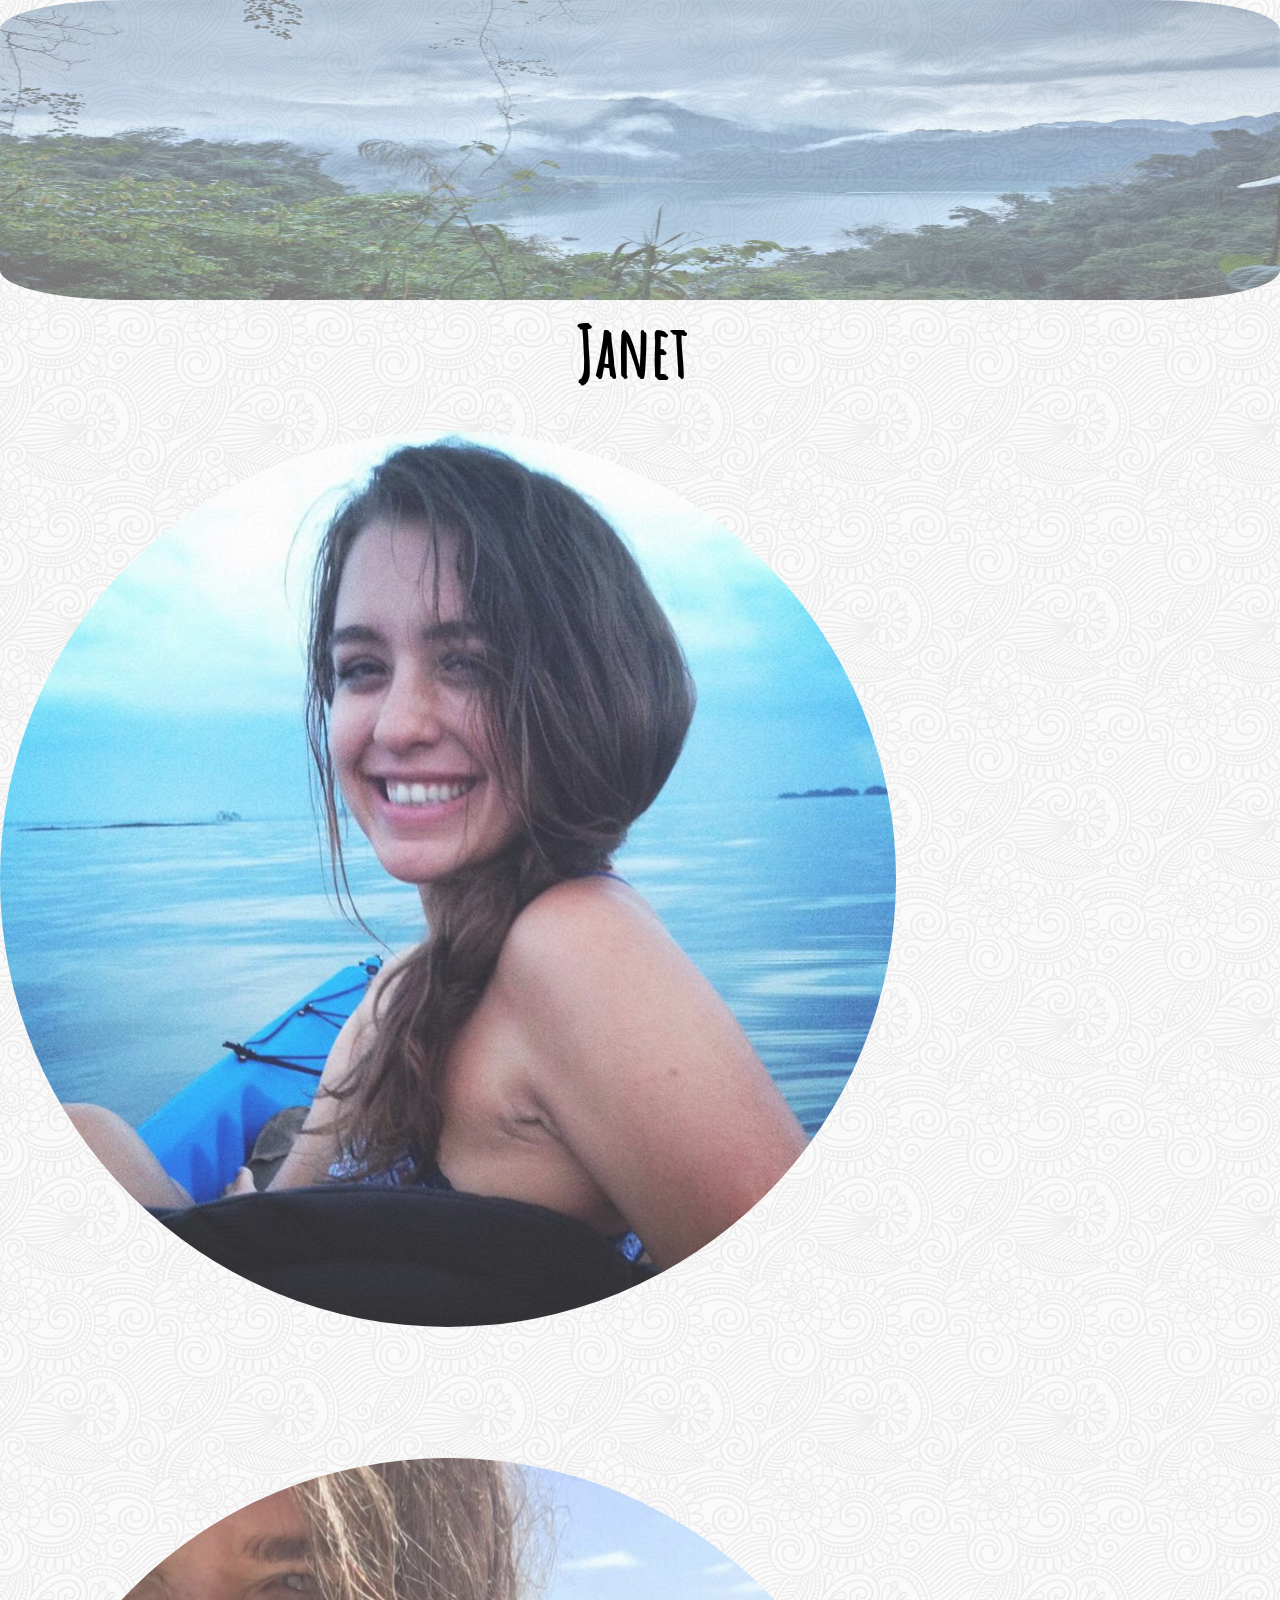
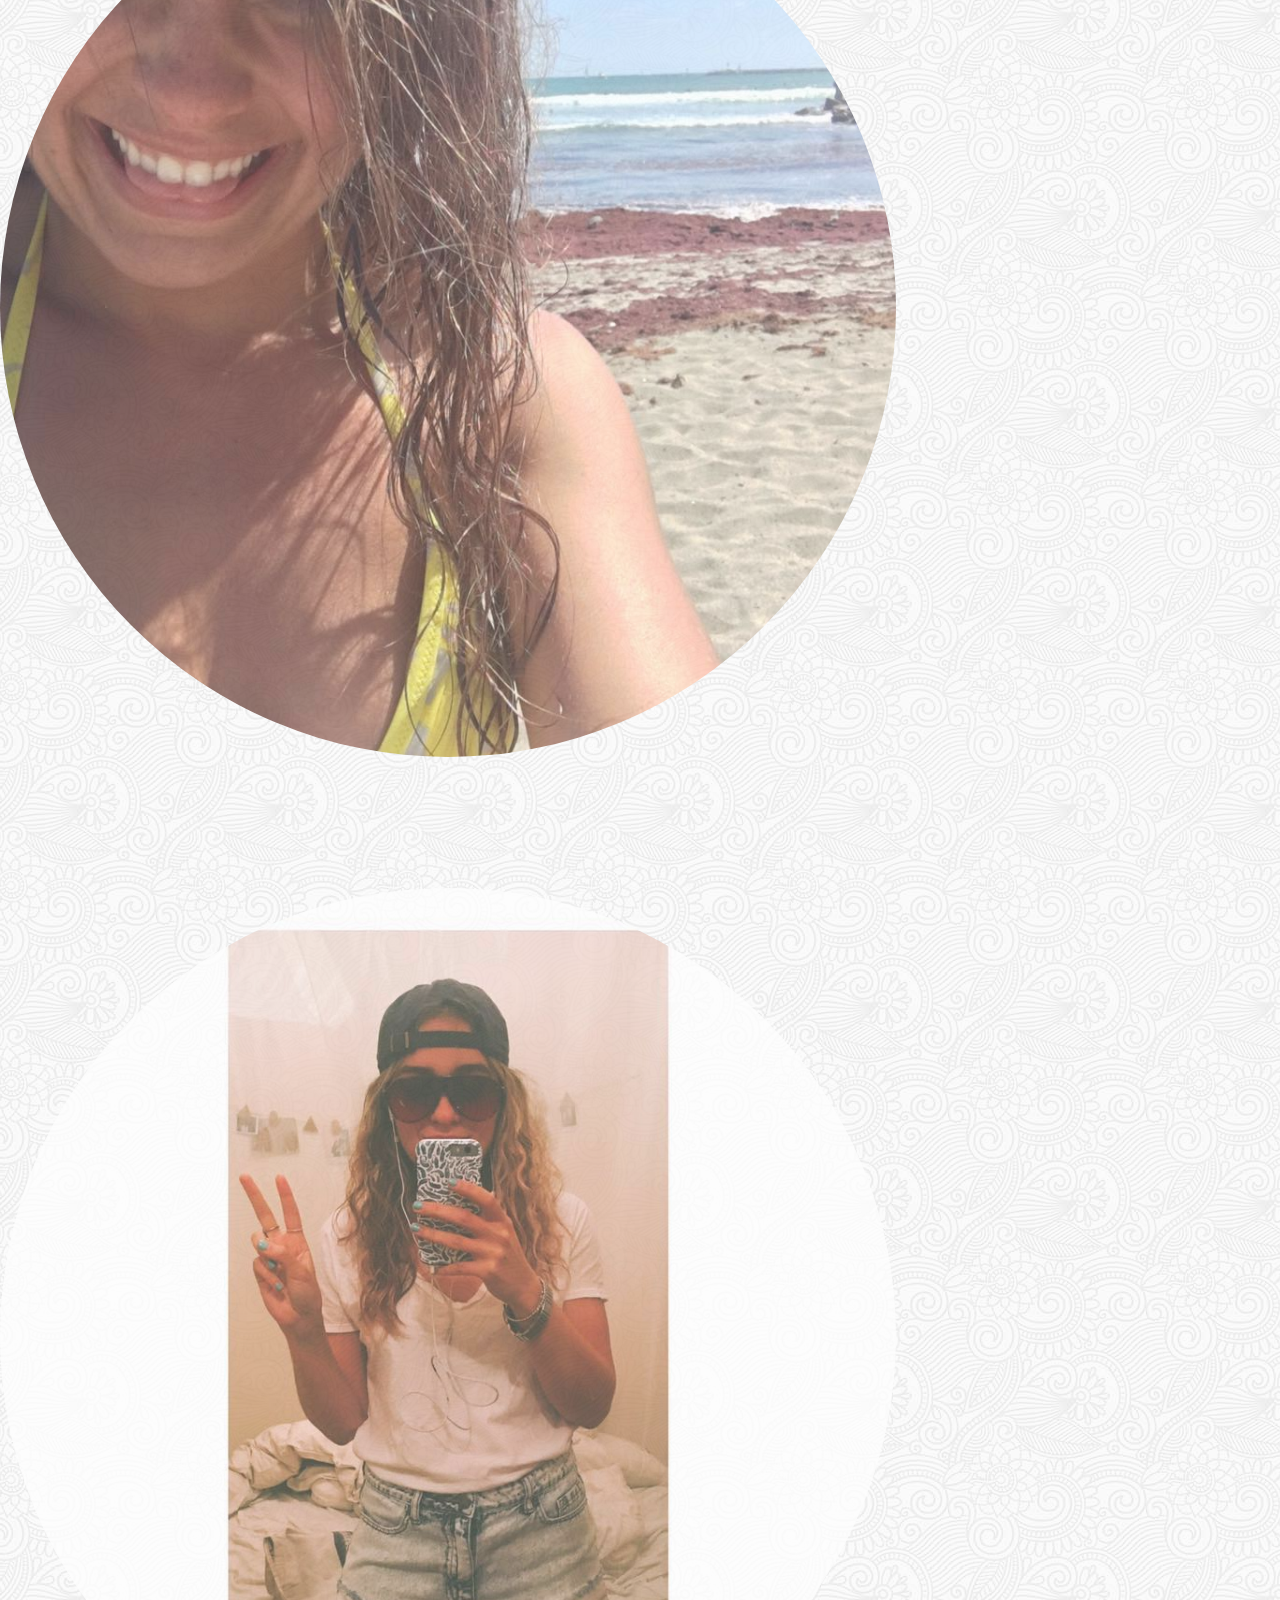
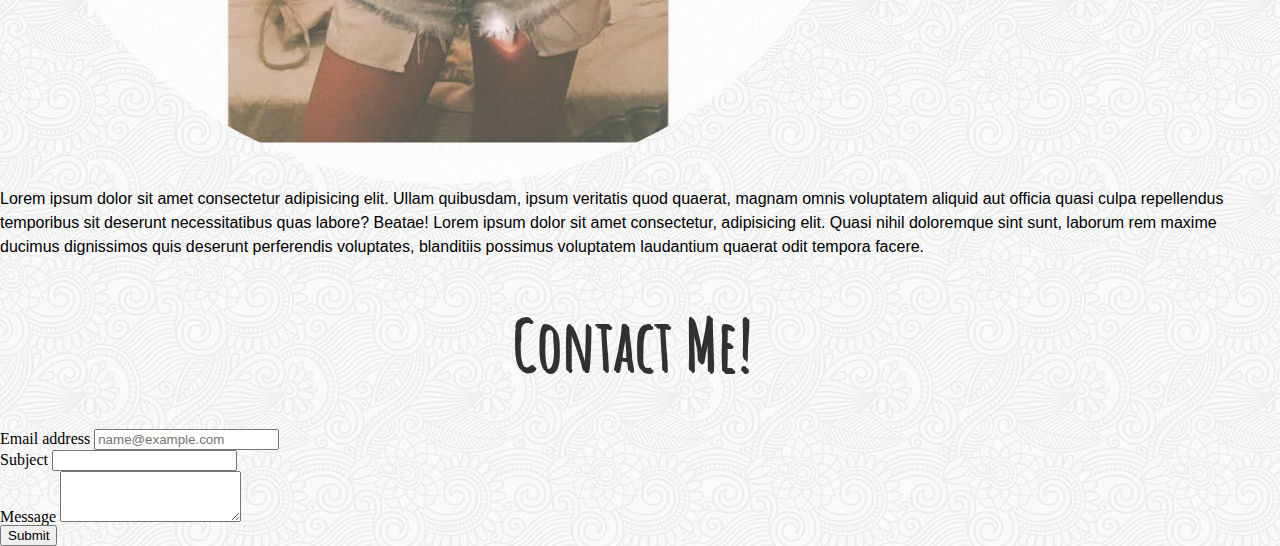
==== index.html @ 03b20de3 "first setup" ====
<!DOCTYPE html>
<html lang="en">

<head>
    <meta charset="UTF-8">
    <meta name="viewport" content="width=device-width, initial-scale=1.0">
    <meta http-equiv="X-UA-Compatible" content="ie=edge">
    <title>Document</title>
    <link rel="stylesheet" href="assets/css/reset.css">
    <link rel="stylesheet" href="https://stackpath.bootstrapcdn.com/bootstrap/4.1.1/css/bootstrap.min.css" integrity="sha384-WskhaSGFgHYWDcbwN70/dfYBj47jz9qbsMId/iRN3ewGhXQFZCSftd1LZCfmhktB"
        crossorigin="anonymous">
    <link href="https://fonts.googleapis.com/css?family=Amatic+SC" rel="stylesheet">
    <link rel="stylesheet" href="assets/css/style.css">
</head>

<body>
    <div class="content container">
        <div class="row">

            <div class="col-lg-12">

                <h1 class="top">Janet</h1>

                <img src="assets/images/banner.jpg" class="img-fluid banner" alt="Responsive image">
            </div>
        </div>
     </div>
     <div class = "row">
         <div class = "col-lg-2"></div>
         <div class = "col-lg-3">
                <img src="assets/images/janet_1.jpg" class="img-fluid janet" alt="Responsive image">
         </div>
         <div class = "col-lg-3">
                <img src="assets/images/janet_2.jpg" class="img-fluid janet" id = "hide" alt="Responsive image">
         </div>
         <div class = "col-lg-3">
                <img src="assets/images/janet_3.jpg" class="img-fluid janet" id = "hide" alt="Responsive image">
         </div>
     </div>
     <div class = "row">
         <div class = "col-lg-2"></div>
         <div class = "col-lg-8">
             <p>Lorem ipsum dolor sit amet consectetur adipisicing elit. Ullam quibusdam, ipsum veritatis quod quaerat, magnam omnis voluptatem aliquid aut officia quasi culpa repellendus temporibus sit deserunt necessitatibus quas labore? Beatae!  Lorem ipsum dolor sit amet consectetur, adipisicing elit. Quasi nihil doloremque sint sunt, laborum rem maxime ducimus dignissimos quis deserunt perferendis voluptates, blanditiis possimus voluptatem laudantium quaerat odit tempora facere.  </p>
         </div>
         <div class = "col-lg-2"></div>
     </div>
     <div class = "row">
         <div class = "col-lg-2"></div>
         <div class = "col-lg-8">
             <h1 class = "contact">Contact Me!</h1>
                <form class = "contactForm">
                        <div class="form-group">
                          <label for="exampleFormControlInput1">Email address</label>
                          <input type="email" class="form-control" id="exampleFormControlInput1" placeholder="name@example.com">
                        </div>
                        <div class="form-group">
                                <label for="exampleFormControlInput1">Subject</label>
                                <input class="form-control" id="exampleFormControlInput1" placeholder="">
                              </div>
                        
                       
                        <div class="form-group">
                          <label for="exampleFormControlTextarea1">Message</label>
                          <textarea class="form-control" id="exampleFormControlTextarea1" rows="3"></textarea>
                        </div>
                        <button type="button" class="btn btn-outline-secondary">Submit</button>
                      </form>
                      
         </div>
     </div>




    </div>
    <script src="https://code.jquery.com/jquery-3.3.1.slim.min.js" integrity="sha384-q8i/X+965DzO0rT7abK41JStQIAqVgRVzpbzo5smXKp4YfRvH+8abtTE1Pi6jizo"
        crossorigin="anonymous"></script>
    <script src="https://cdnjs.cloudflare.com/ajax/libs/popper.js/1.14.3/umd/popper.min.js" integrity="sha384-ZMP7rVo3mIykV+2+9J3UJ46jBk0WLaUAdn689aCwoqbBJiSnjAK/l8WvCWPIPm49"
        crossorigin="anonymous"></script>
    <script src="https://stackpath.bootstrapcdn.com/bootstrap/4.1.1/js/bootstrap.min.js" integrity="sha384-smHYKdLADwkXOn1EmN1qk/HfnUcbVRZyYmZ4qpPea6sjB/pTJ0euyQp0Mk8ck+5T"
        crossorigin="anonymous"></script>
</body>

</html>
---- assets/css/style.css ----
body {background-image: url("../images/symphony.png");
    }
.banner{width:100%;
        height:300px;
        position:relative;
        opacity:0.5;
        border-radius:10%;
      }
.top {position:absolute;
        left:45%;
        top:35%;}

h1{     font-family: 'Amatic SC', cursive;
        text-shadow: 2px 2px;
        font-weight: bold;
        font-size:70px;}
.janet{
    border-radius: 50%;
    width:70%;
    height:70%;
    margin-top:10%;
    opacity:0.8;
}
.janet:hover {width:100%;

}
p {
    font-family: 'Open Sans Condensed', sans-serif;
    line-height: 1.5;
}

.contact{
    margin-top: 50px;
    margin-left: 40%;
    opacity:0.8;
}
.contactForm{
    margin-top:50px;
}


@media only screen and (max-width: 680px){
    .top{left:35%;}
    .janet{margin-left:15%;}
    #hide{display:none;}
    p{margin-left:15%;
    margin-right:10%;}
    .contact{
        margin-left:20%;
    }
    .contactForm{margin-left:15%;
                margin-right:10%;
                padding-bottom:20%;}

}
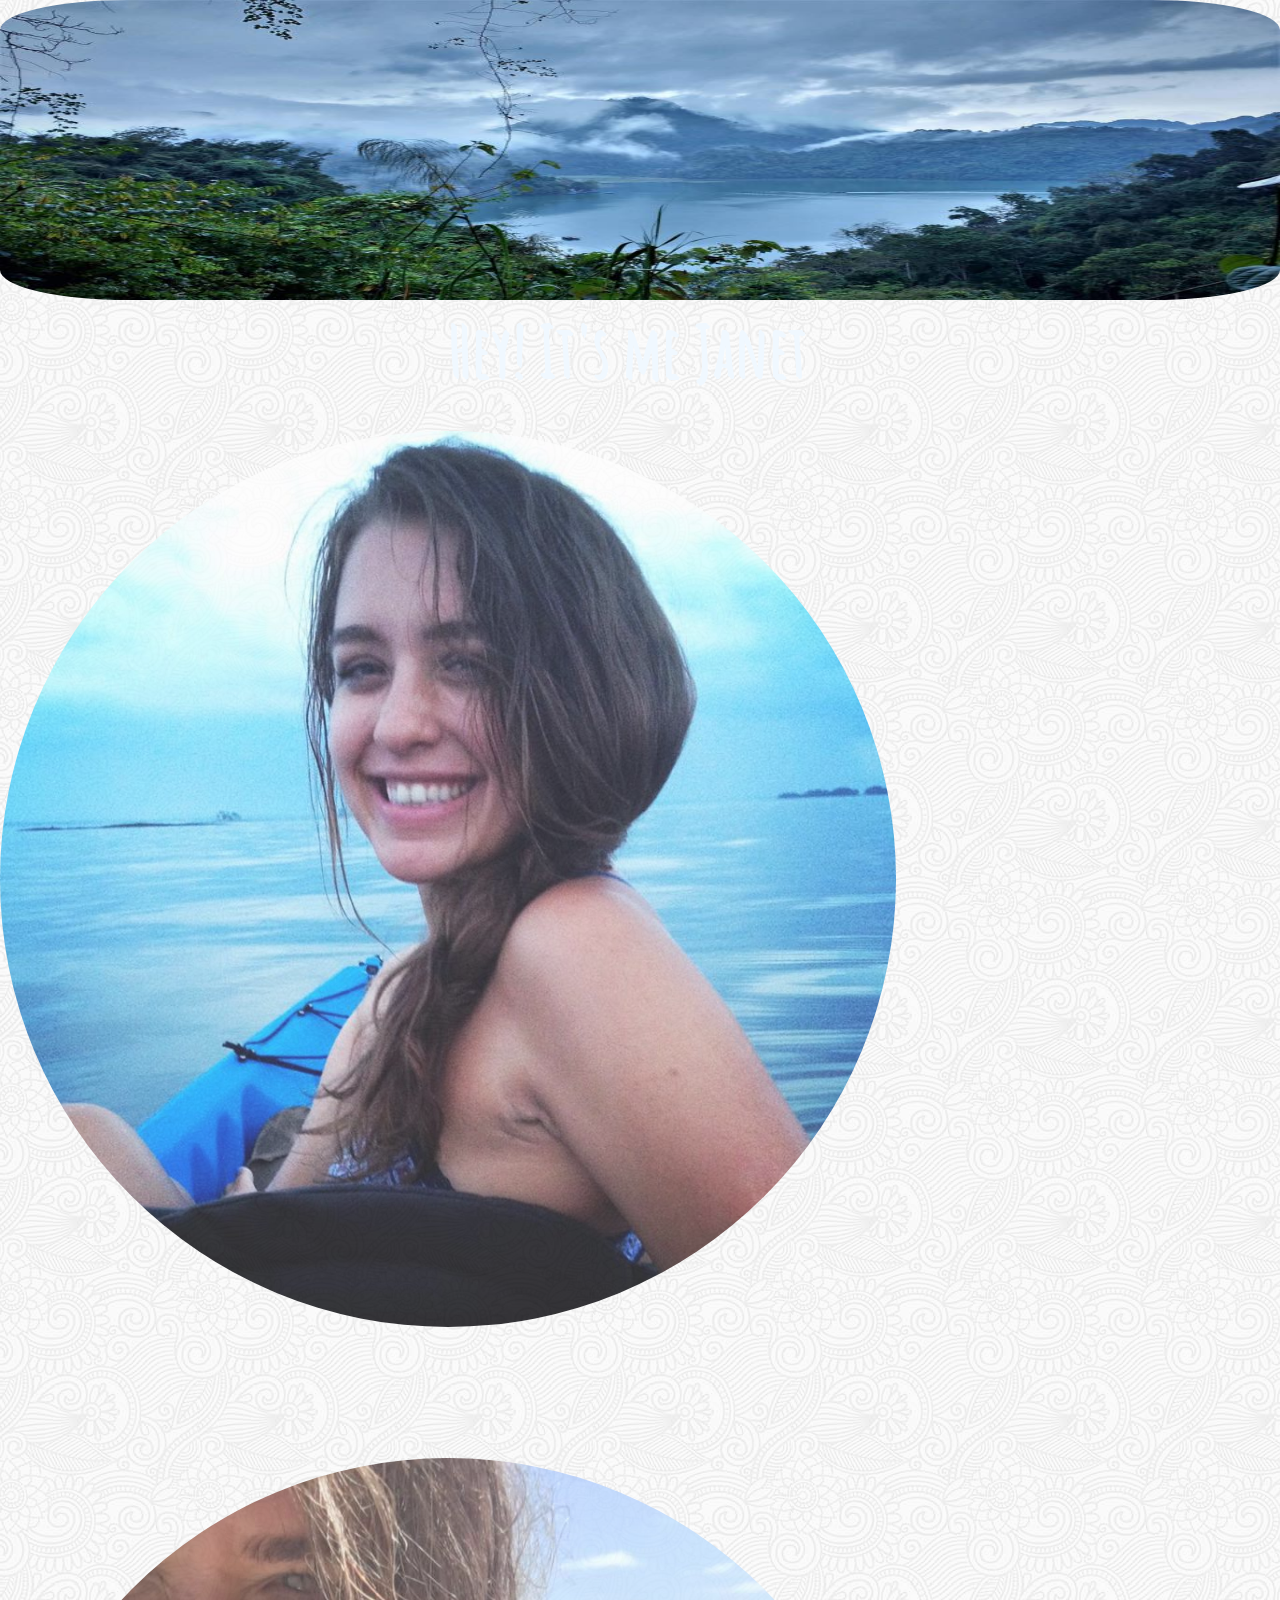
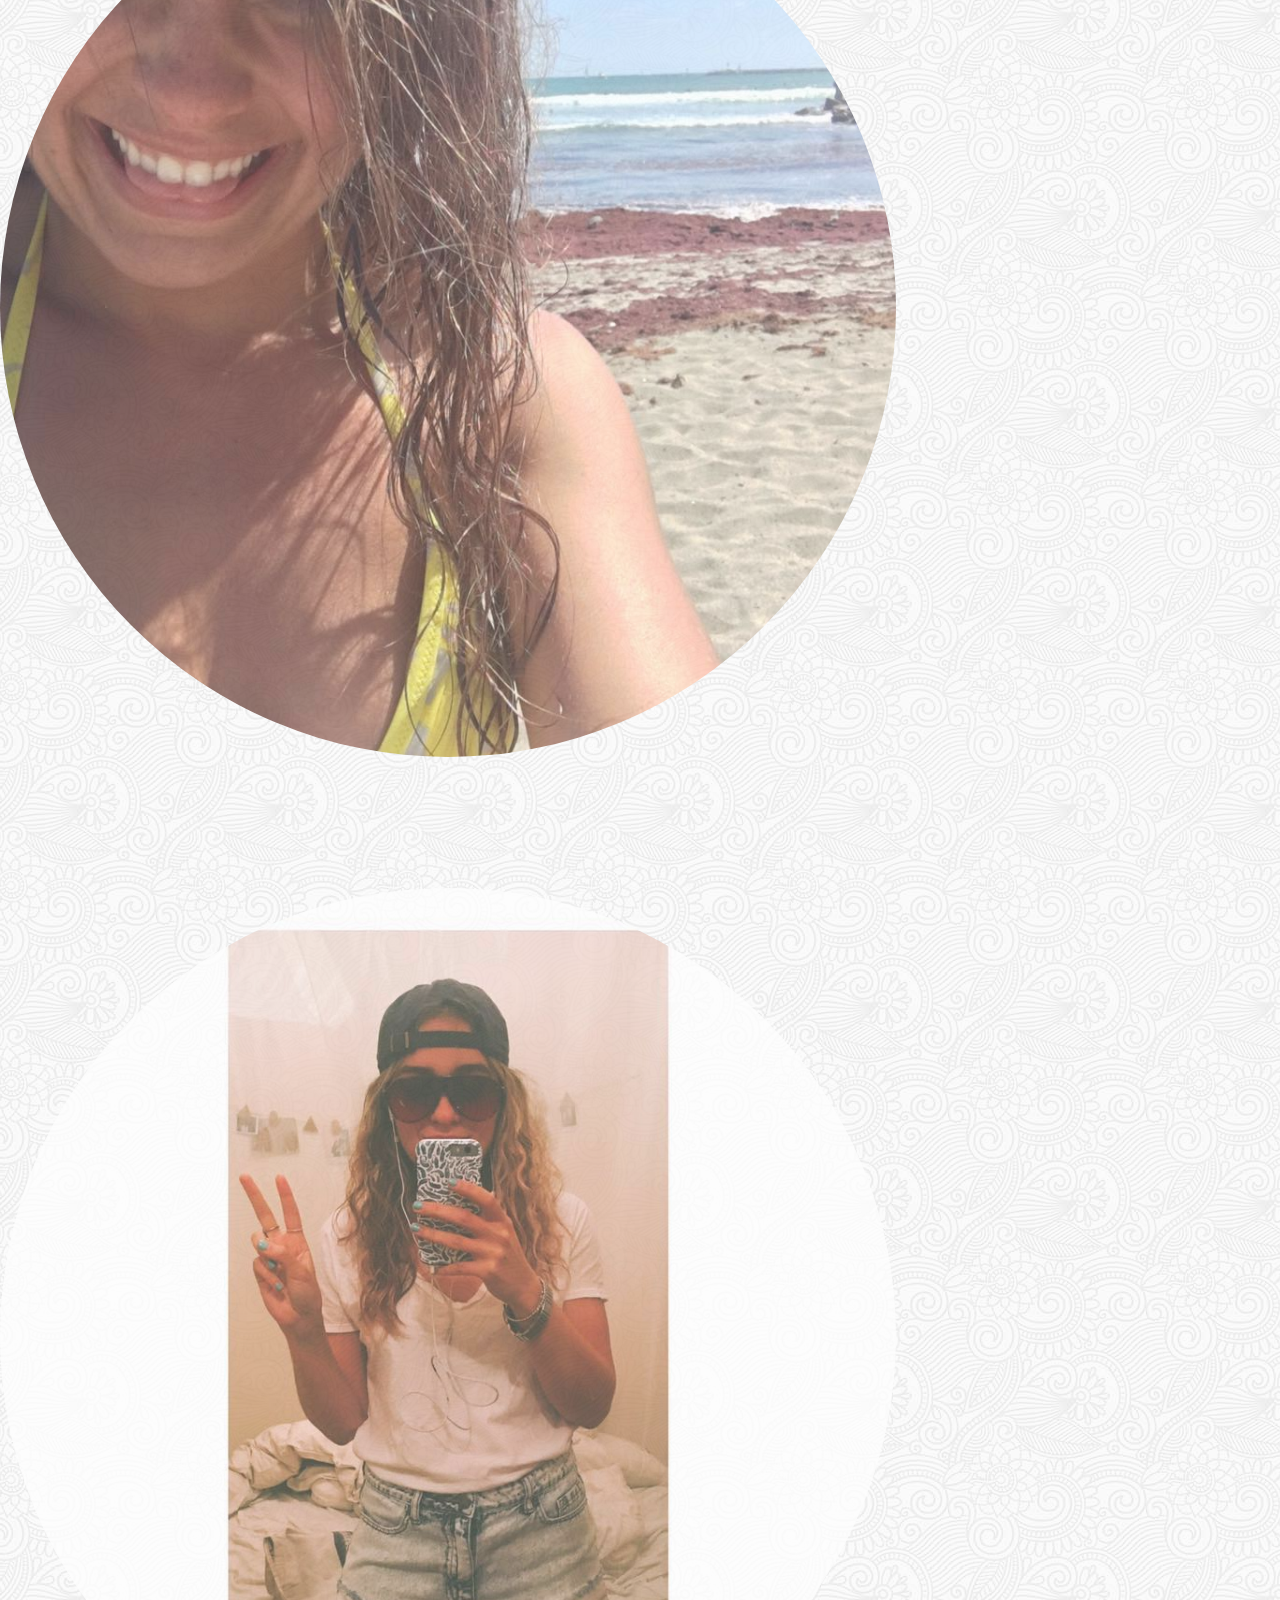
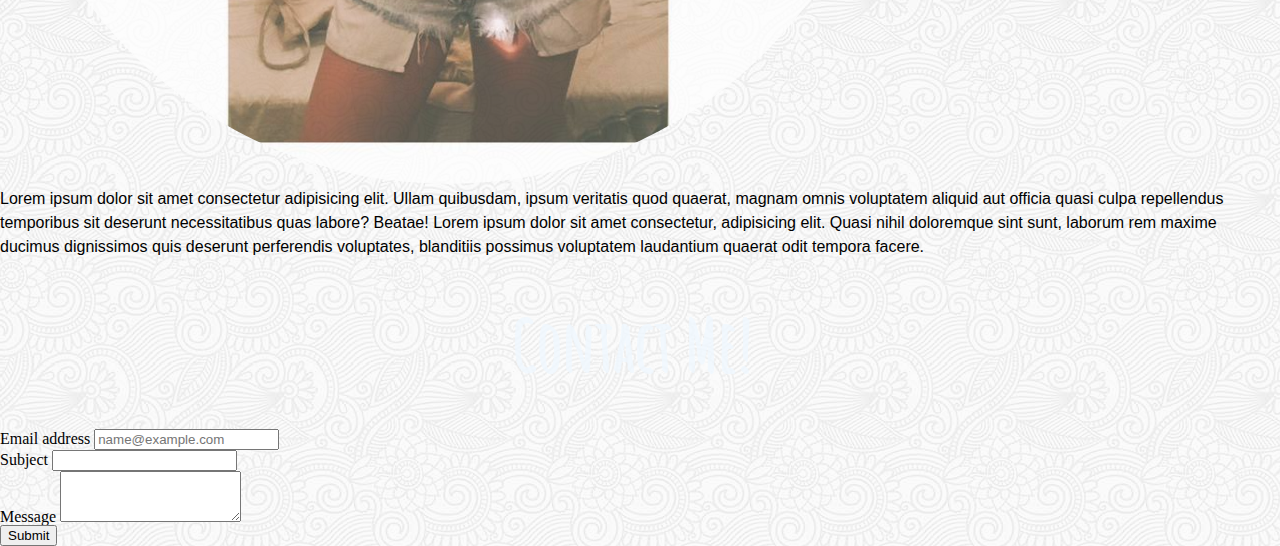
==== commit e524d6df: "changed banner" ====
--- a/index.html
+++ b/index.html
@@ -19,7 +19,7 @@
 
             <div class="col-lg-12">
 
-                <h1 class="top">Janet</h1>
+                <h1 class="top">Hey! It's me Janet</h1>
 
                 <img src="assets/images/banner.jpg" class="img-fluid banner" alt="Responsive image">
             </div>
--- a/assets/css/style.css
+++ b/assets/css/style.css
@@ -3,16 +3,20 @@
 .banner{width:100%;
         height:300px;
         position:relative;
-        opacity:0.5;
+        z-index: -1;
         border-radius:10%;
       }
 .top {position:absolute;
-        left:45%;
-        top:35%;}
+        left:35%;
+        top:35%;
+        z-index: 1;}
 
 h1{     font-family: 'Amatic SC', cursive;
         text-shadow: 2px 2px;
         font-weight: bold;
+        color:aliceblue;
+        
+        opacity:1;
         font-size:70px;}
 .janet{
     border-radius: 50%;
@@ -40,7 +44,8 @@
 
 
 @media only screen and (max-width: 680px){
-    .top{left:35%;}
+    .top{left:20%;
+    font-size:48px;}
     .janet{margin-left:15%;}
     #hide{display:none;}
     p{margin-left:15%;
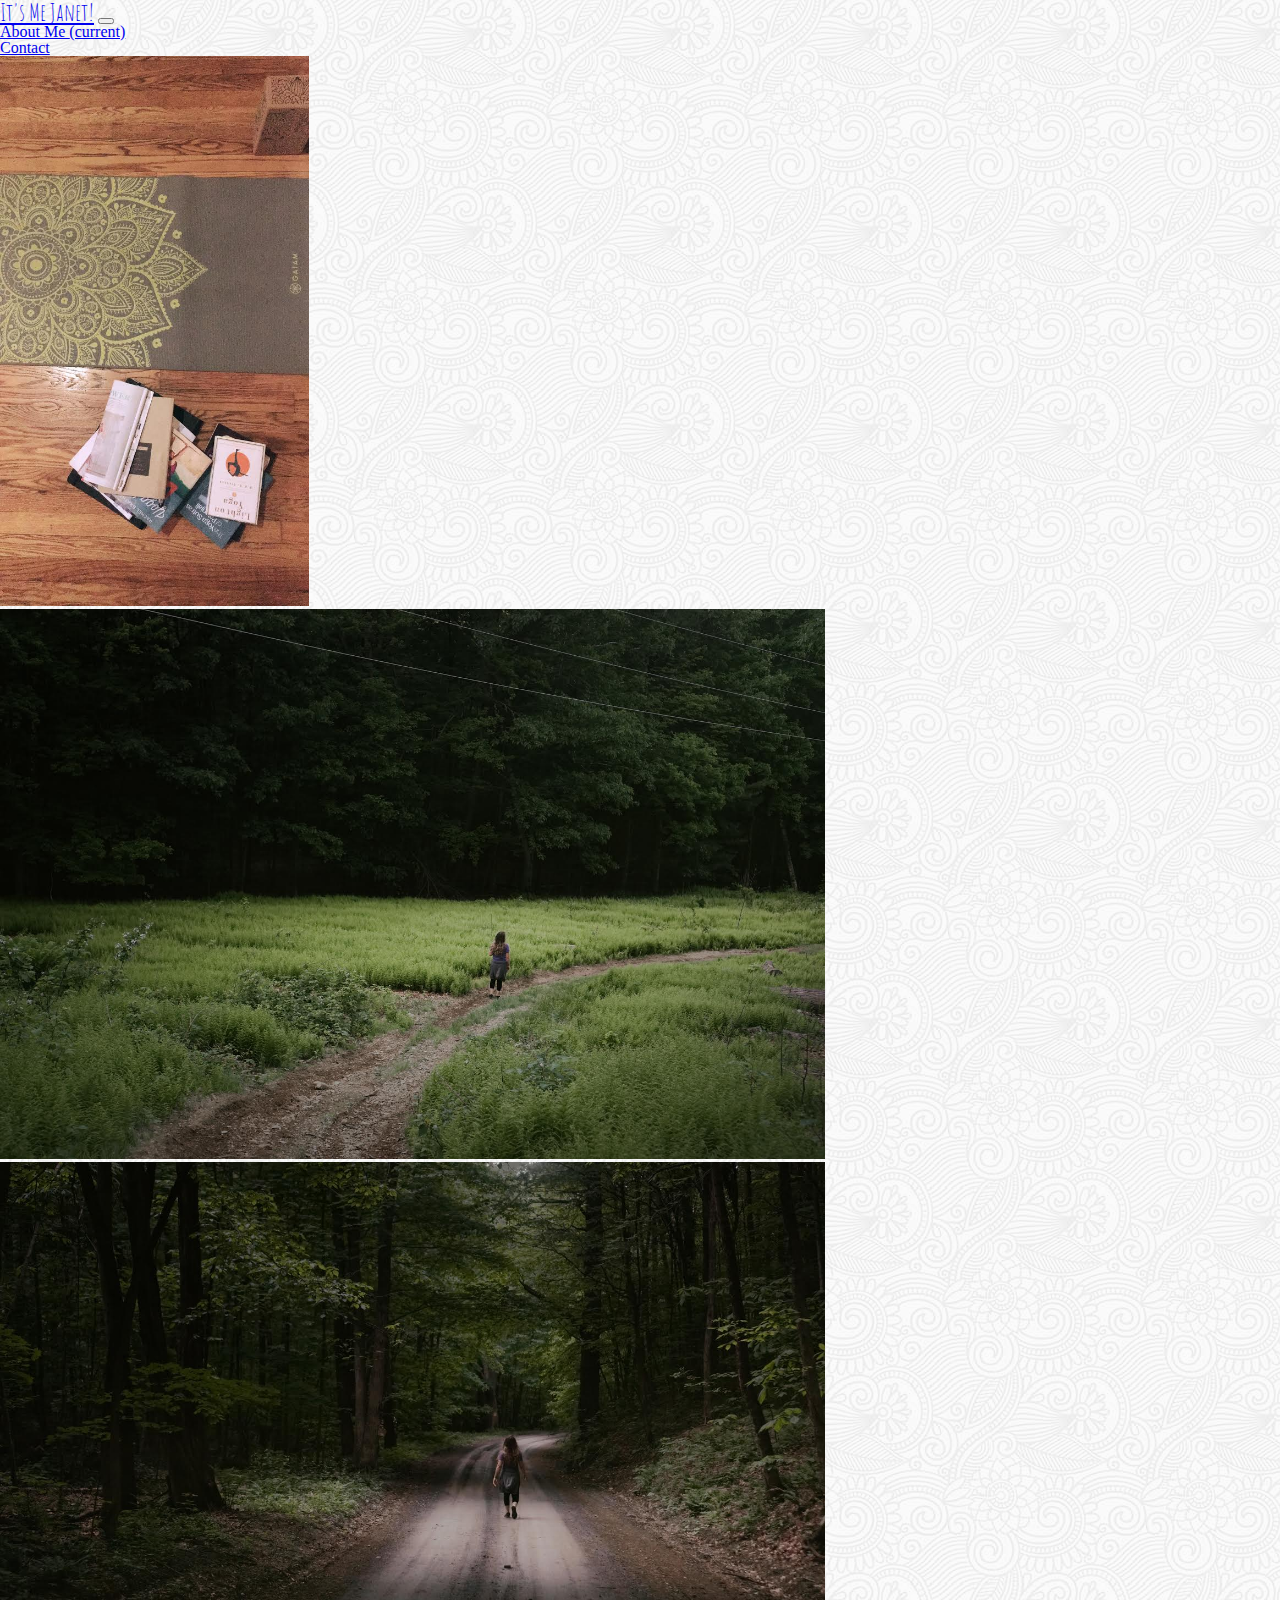
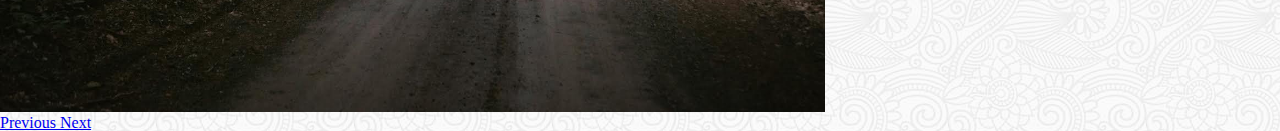
==== commit 17971f07: "building site" ====
--- a/index.html
+++ b/index.html
@@ -5,7 +5,7 @@
     <meta charset="UTF-8">
     <meta name="viewport" content="width=device-width, initial-scale=1.0">
     <meta http-equiv="X-UA-Compatible" content="ie=edge">
-    <title>Document</title>
+    <title>It's me Janet!</title>
     <link rel="stylesheet" href="assets/css/reset.css">
     <link rel="stylesheet" href="https://stackpath.bootstrapcdn.com/bootstrap/4.1.1/css/bootstrap.min.css" integrity="sha384-WskhaSGFgHYWDcbwN70/dfYBj47jz9qbsMId/iRN3ewGhXQFZCSftd1LZCfmhktB"
         crossorigin="anonymous">
@@ -14,65 +14,51 @@
 </head>
 
 <body>
-    <div class="content container">
-        <div class="row">
-
-            <div class="col-lg-12">
-
-                <h1 class="top">Hey! It's me Janet</h1>
-
-                <img src="assets/images/banner.jpg" class="img-fluid banner" alt="Responsive image">
+    <div class = "container">
+            <nav class="navbar navbar-expand-lg navbar-light bg-light">
+                    <a class="navbar-brand" href="#">It's Me Janet!</a>
+                    <button class="navbar-toggler" type="button" data-toggle="collapse" data-target="#navbarNav" aria-controls="navbarNav" aria-expanded="false" aria-label="Toggle navigation">
+                      <span class="navbar-toggler-icon"></span>
+                    </button>
+                    <div class="collapse navbar-collapse" id="navbarNav">
+                      <ul class="navbar-nav">
+                        <li class="nav-item active">
+                          <a class="nav-link" href="about.html">About Me <span class="sr-only">(current)</span></a>
+                        </li>
+                        <li class="nav-item">
+                          <a class="nav-link" href="contact.html">Contact</a>
+                        </li>
+                        
+                      </ul>
+                    </div>
+                  </nav>
+        <div id="carouselExampleControls" class="carousel slide" data-ride="carousel">
+                <div class="carousel-inner">
+                  <div class="carousel-item active">
+                    <img class="d-block w-100 cpic" src="assets/images/carosel_1.jpg" alt="First slide">
+                  </div>
+                  <div class="carousel-item">
+                    <img class="d-block w-100 cpic" src="assets/images/carosel_2.jpg" alt="Second slide">
+                  </div>
+                  <div class="carousel-item">
+                    <img class="d-block w-100 cpic" src="assets/images/janet_banner.jpg" alt="Third slide">
+                  </div>
+                </div>
+                <a class="carousel-control-prev" href="#carouselExampleControls" role="button" data-slide="prev">
+                  <span class="carousel-control-prev-icon" aria-hidden="true"></span>
+                  <span class="sr-only">Previous</span>
+                </a>
+                <a class="carousel-control-next" href="#carouselExampleControls" role="button" data-slide="next">
+                  <span class="carousel-control-next-icon" aria-hidden="true"></span>
+                  <span class="sr-only">Next</span>
+                </a>
+              </div>
             </div>
-        </div>
-     </div>
-     <div class = "row">
-         <div class = "col-lg-2"></div>
-         <div class = "col-lg-3">
-                <img src="assets/images/janet_1.jpg" class="img-fluid janet" alt="Responsive image">
-         </div>
-         <div class = "col-lg-3">
-                <img src="assets/images/janet_2.jpg" class="img-fluid janet" id = "hide" alt="Responsive image">
-         </div>
-         <div class = "col-lg-3">
-                <img src="assets/images/janet_3.jpg" class="img-fluid janet" id = "hide" alt="Responsive image">
-         </div>
-     </div>
-     <div class = "row">
-         <div class = "col-lg-2"></div>
-         <div class = "col-lg-8">
-             <p>Lorem ipsum dolor sit amet consectetur adipisicing elit. Ullam quibusdam, ipsum veritatis quod quaerat, magnam omnis voluptatem aliquid aut officia quasi culpa repellendus temporibus sit deserunt necessitatibus quas labore? Beatae!  Lorem ipsum dolor sit amet consectetur, adipisicing elit. Quasi nihil doloremque sint sunt, laborum rem maxime ducimus dignissimos quis deserunt perferendis voluptates, blanditiis possimus voluptatem laudantium quaerat odit tempora facere.  </p>
-         </div>
-         <div class = "col-lg-2"></div>
-     </div>
-     <div class = "row">
-         <div class = "col-lg-2"></div>
-         <div class = "col-lg-8">
-             <h1 class = "contact">Contact Me!</h1>
-                <form class = "contactForm">
-                        <div class="form-group">
-                          <label for="exampleFormControlInput1">Email address</label>
-                          <input type="email" class="form-control" id="exampleFormControlInput1" placeholder="name@example.com">
-                        </div>
-                        <div class="form-group">
-                                <label for="exampleFormControlInput1">Subject</label>
-                                <input class="form-control" id="exampleFormControlInput1" placeholder="">
-                              </div>
-                        
-                       
-                        <div class="form-group">
-                          <label for="exampleFormControlTextarea1">Message</label>
-                          <textarea class="form-control" id="exampleFormControlTextarea1" rows="3"></textarea>
-                        </div>
-                        <button type="button" class="btn btn-outline-secondary">Submit</button>
-                      </form>
-                      
-         </div>
-     </div>
 
 
 
 
-    </div>
+
     <script src="https://code.jquery.com/jquery-3.3.1.slim.min.js" integrity="sha384-q8i/X+965DzO0rT7abK41JStQIAqVgRVzpbzo5smXKp4YfRvH+8abtTE1Pi6jizo"
         crossorigin="anonymous"></script>
     <script src="https://cdnjs.cloudflare.com/ajax/libs/popper.js/1.14.3/umd/popper.min.js" integrity="sha384-ZMP7rVo3mIykV+2+9J3UJ46jBk0WLaUAdn689aCwoqbBJiSnjAK/l8WvCWPIPm49"
--- a/assets/css/style.css
+++ b/assets/css/style.css
@@ -1,15 +1,16 @@
 body {background-image: url("../images/symphony.png");
     }
 .banner{width:100%;
-        height:300px;
+        height:350px;
         position:relative;
         z-index: -1;
         border-radius:10%;
       }
 .top {position:absolute;
-        left:35%;
-        top:35%;
+        left:10%;
+        bottom: 0;
         z-index: 1;}
+
 
 h1{     font-family: 'Amatic SC', cursive;
         text-shadow: 2px 2px;
@@ -17,31 +18,73 @@
         color:aliceblue;
         
         opacity:1;
-        font-size:70px;}
-.janet{
+        font-size:50px;}
+
+
+.janet:hover {width:100%;
+
+}
+p {
+    font-family: 'Open Sans Condensed', sans-serif;
+    line-height: 1.5;
+    color:rgb(104, 103, 103);
+}
+.contact{
+    color:black;
+    margin-left:20%;
+}
+
+.contactForm{
+    margin-top:50px;
+}
+
+.homeLink{
+    position: absolute;
+    z-index: 1;
+    top:70%;
+    left: 30%;
+    color: aliceblue;
+    font-family: 'Amatic SC', cursive;
+    font-size:24px;
+}
+.homepic{
+    position:relative;
+    z-index: -1;
     border-radius: 50%;
     width:70%;
     height:70%;
     margin-top:10%;
     opacity:0.8;
 }
-.janet:hover {width:100%;
+.home{
+    margin-bottom:25px;
+}
+
+.textbox{background:rgb(245, 242, 242);
+    padding:20px;}
+
+h3{
+    text-align: center;
+    font-family: 'Amatic SC', cursive;
+    font-weight: bold;
+    margin-bottom:15px;
+    margin-top:15px;
 
 }
-p {
-    font-family: 'Open Sans Condensed', sans-serif;
-    line-height: 1.5;
+
+#textlink{
+    color: rgb(114, 114, 182);
 }
 
-.contact{
-    margin-top: 50px;
-    margin-left: 40%;
-    opacity:0.8;
-}
-.contactForm{
-    margin-top:50px;
+.cpic {
+    height:550px;
+
 }
 
+.navbar-brand{font-family: 'Amatic SC', cursive;
+    font-size:24px;
+
+}
 
 @media only screen and (max-width: 680px){
     .top{left:20%;
@@ -50,11 +93,9 @@
     #hide{display:none;}
     p{margin-left:15%;
     margin-right:10%;}
-    .contact{
-        margin-left:20%;
-    }
+    
     .contactForm{margin-left:15%;
                 margin-right:10%;
                 padding-bottom:20%;}
 
-}+}
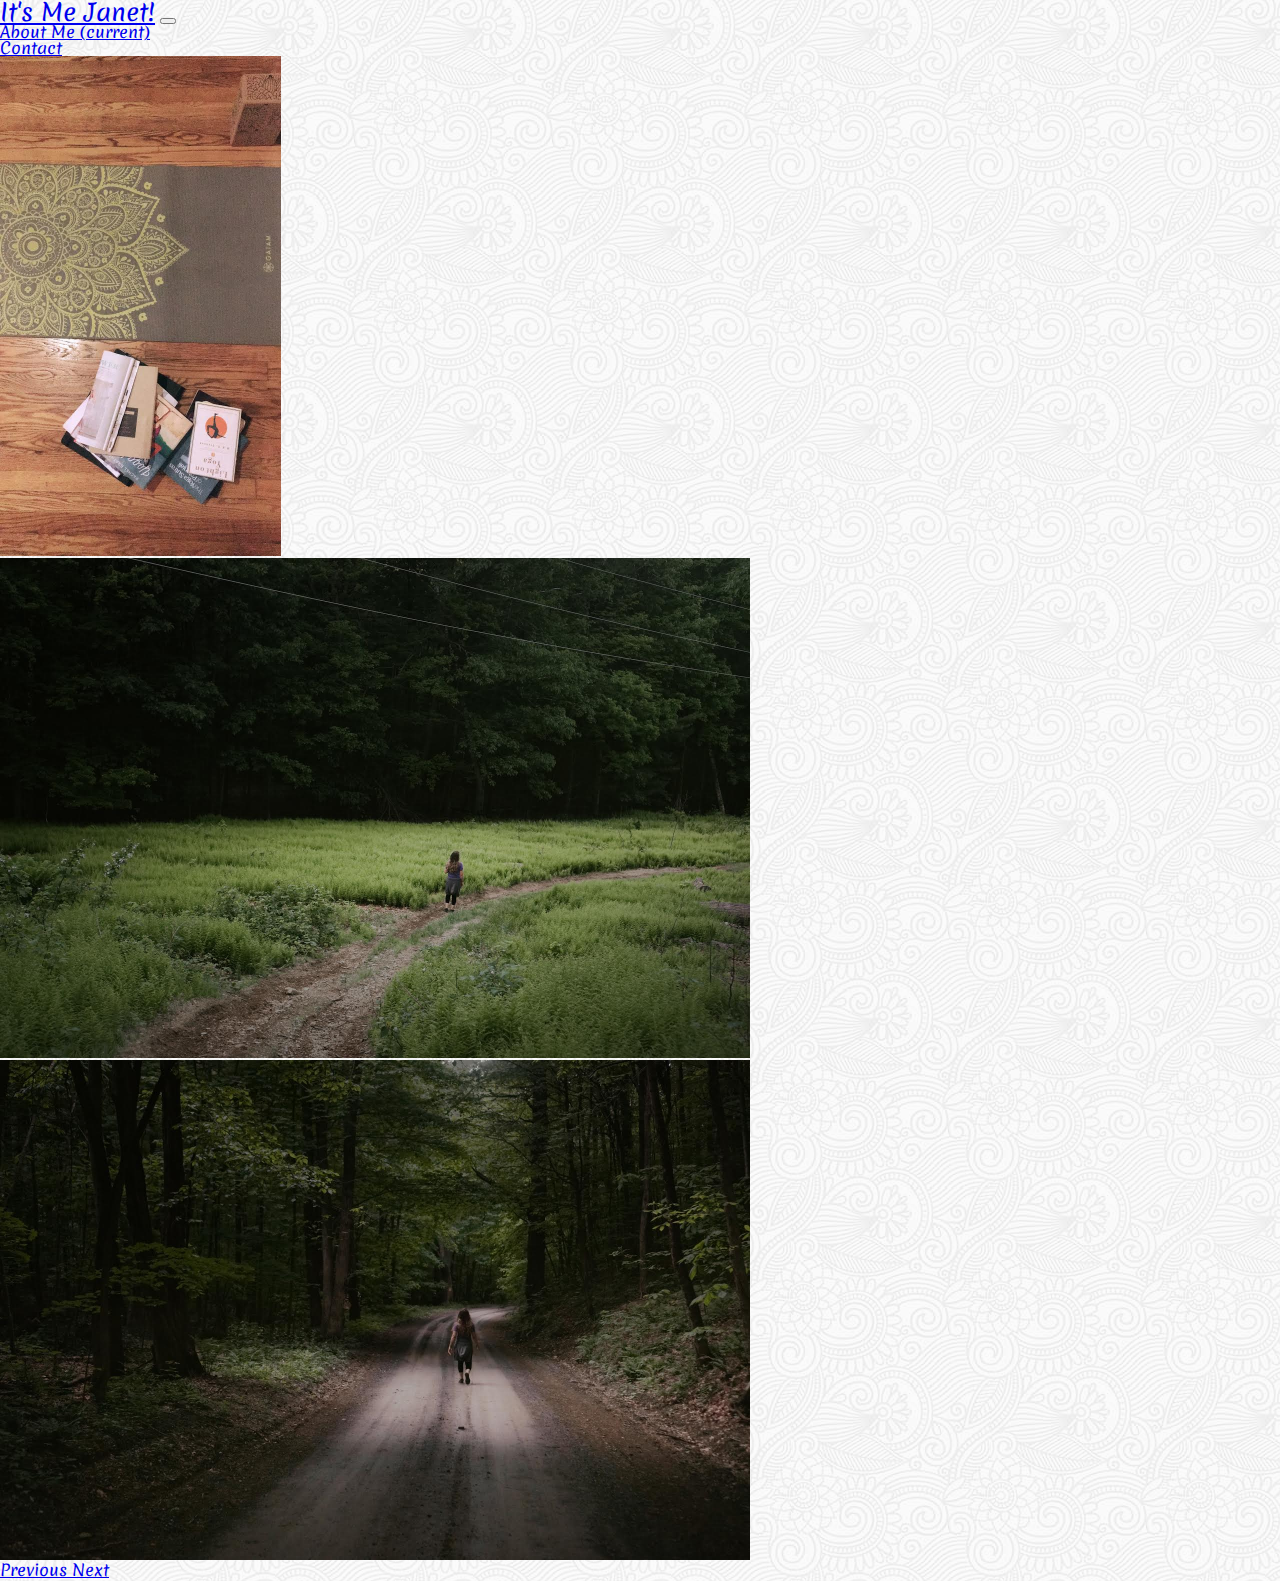
==== commit 746f0f8f: "touched up small screen display" ====
--- a/index.html
+++ b/index.html
@@ -7,6 +7,7 @@
     <meta http-equiv="X-UA-Compatible" content="ie=edge">
     <title>It's me Janet!</title>
     <link rel="stylesheet" href="assets/css/reset.css">
+    <link href="https://fonts.googleapis.com/css?family=Merienda" rel="stylesheet">
     <link rel="stylesheet" href="https://stackpath.bootstrapcdn.com/bootstrap/4.1.1/css/bootstrap.min.css" integrity="sha384-WskhaSGFgHYWDcbwN70/dfYBj47jz9qbsMId/iRN3ewGhXQFZCSftd1LZCfmhktB"
         crossorigin="anonymous">
     <link href="https://fonts.googleapis.com/css?family=Amatic+SC" rel="stylesheet">
--- a/assets/css/style.css
+++ b/assets/css/style.css
@@ -1,29 +1,23 @@
 body {background-image: url("../images/symphony.png");
+    font-family: 'Merienda', cursive;
     }
 .banner{width:100%;
         height:350px;
         position:relative;
         z-index: -1;
         border-radius:10%;
+        margin-bottom:20px;
       }
 .top {position:absolute;
-        left:10%;
-        bottom: 0;
+        left:5%;
+        top: 78%;
         z-index: 1;}
 
 
-h1{     font-family: 'Amatic SC', cursive;
-        text-shadow: 2px 2px;
-        font-weight: bold;
-        color:aliceblue;
-        
+h1{   color:aliceblue;
         opacity:1;
         font-size:50px;}
 
-
-.janet:hover {width:100%;
-
-}
 p {
     font-family: 'Open Sans Condensed', sans-serif;
     line-height: 1.5;
@@ -42,10 +36,17 @@
     position: absolute;
     z-index: 1;
     top:70%;
-    left: 30%;
+    left: 28%;
     color: aliceblue;
-    font-family: 'Amatic SC', cursive;
     font-size:24px;
+}
+
+#contactlink{
+    left:20%;
+}
+
+#aboutlink{
+    left:25%;
 }
 .homepic{
     position:relative;
@@ -65,8 +66,6 @@
 
 h3{
     text-align: center;
-    font-family: 'Amatic SC', cursive;
-    font-weight: bold;
     margin-bottom:15px;
     margin-top:15px;
 
@@ -77,20 +76,44 @@
 }
 
 .cpic {
-    height:550px;
+    height:500px;
 
 }
 
-.navbar-brand{font-family: 'Amatic SC', cursive;
+.navbar-brand{font-family: 'Merienda', cursive;
     font-size:24px;
 
 }
 
 @media only screen and (max-width: 680px){
-    .top{left:20%;
-    font-size:48px;}
-    .janet{margin-left:15%;}
+    .top{left:10%;
+    font-size:32px;
+    top:5%;
+    }
+    
     #hide{display:none;}
+    .homepic{
+        width:50%;
+        height:50%;
+        left:25%;
+    }
+    .homeLink{
+       left:40%;
+        font-size:24px;
+       
+       
+    }
+
+    #contactlink{
+        font-size:20px;
+        left:35%;
+
+    }
+
+    #aboutlink {
+        font-size:20px;
+        left:40%;
+    }
     p{margin-left:15%;
     margin-right:10%;}
     
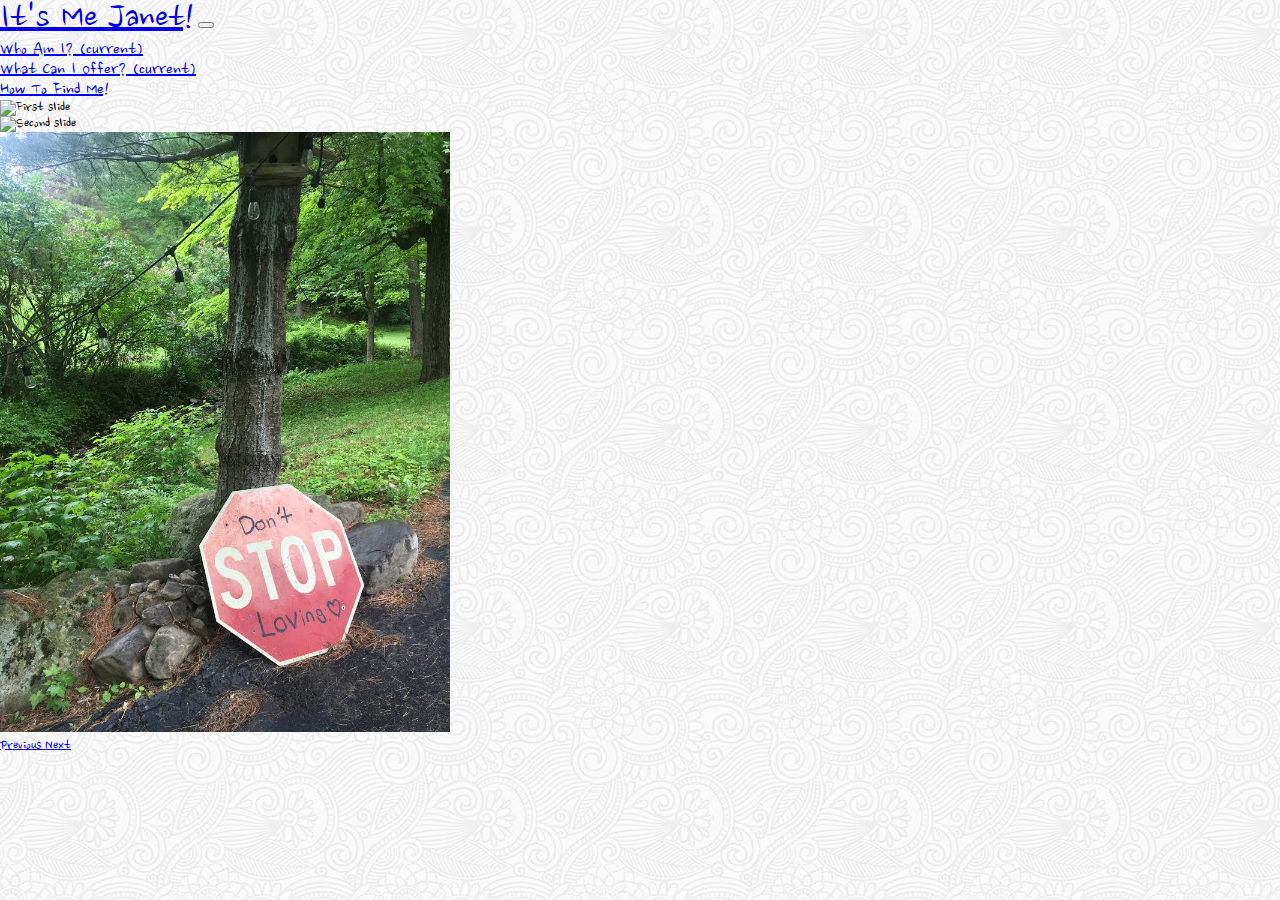
==== commit f509d5a3: "so many changes" ====
--- a/index.html
+++ b/index.html
@@ -7,27 +7,31 @@
     <meta http-equiv="X-UA-Compatible" content="ie=edge">
     <title>It's me Janet!</title>
     <link rel="stylesheet" href="assets/css/reset.css">
-    <link href="https://fonts.googleapis.com/css?family=Merienda" rel="stylesheet">
+    
     <link rel="stylesheet" href="https://stackpath.bootstrapcdn.com/bootstrap/4.1.1/css/bootstrap.min.css" integrity="sha384-WskhaSGFgHYWDcbwN70/dfYBj47jz9qbsMId/iRN3ewGhXQFZCSftd1LZCfmhktB"
         crossorigin="anonymous">
-    <link href="https://fonts.googleapis.com/css?family=Amatic+SC" rel="stylesheet">
+        <link href="https://fonts.googleapis.com/css?family=Nanum+Brush+Script" rel="stylesheet">
+        <link href="https://fonts.googleapis.com/css?family=Nanum+Pen+Script" rel="stylesheet">
     <link rel="stylesheet" href="assets/css/style.css">
 </head>
 
 <body>
     <div class = "container">
             <nav class="navbar navbar-expand-lg navbar-light bg-light">
-                    <a class="navbar-brand" href="#">It's Me Janet!</a>
+                    <a class="navbar-brand" id = "janet" href="#">It's Me Janet!</a>
                     <button class="navbar-toggler" type="button" data-toggle="collapse" data-target="#navbarNav" aria-controls="navbarNav" aria-expanded="false" aria-label="Toggle navigation">
                       <span class="navbar-toggler-icon"></span>
                     </button>
                     <div class="collapse navbar-collapse" id="navbarNav">
                       <ul class="navbar-nav">
                         <li class="nav-item active">
-                          <a class="nav-link" href="about.html">About Me <span class="sr-only">(current)</span></a>
+                          <a id = "pageOnelink" class="nav-link" href="about.html">Who Am I? <span class="sr-only">(current)</span></a>
+                        </li>
+                        <li class="nav-item active">
+                          <a id = "pageOnelink" class="nav-link" href="what.html">What Can I Offer? <span class="sr-only">(current)</span></a>
                         </li>
                         <li class="nav-item">
-                          <a class="nav-link" href="contact.html">Contact</a>
+                          <a id = "pageOnelink" class="nav-link" href="contact.html">How To Find Me!</a>
                         </li>
                         
                       </ul>
@@ -36,13 +40,13 @@
         <div id="carouselExampleControls" class="carousel slide" data-ride="carousel">
                 <div class="carousel-inner">
                   <div class="carousel-item active">
-                    <img class="d-block w-100 cpic" src="assets/images/carosel_1.jpg" alt="First slide">
+                    <img class="d-block w-100 cpic" src="assets/images/page1_1.jpg" alt="First slide">
                   </div>
                   <div class="carousel-item">
-                    <img class="d-block w-100 cpic" src="assets/images/carosel_2.jpg" alt="Second slide">
+                    <img class="d-block w-100 cpic" src="assets/images/page1_2.jpg" alt="Second slide">
                   </div>
                   <div class="carousel-item">
-                    <img class="d-block w-100 cpic" src="assets/images/janet_banner.jpg" alt="Third slide">
+                    <img class="d-block w-100 cpic" src="assets/images/page1_3.jpg" alt="Third slide">
                   </div>
                 </div>
                 <a class="carousel-control-prev" href="#carouselExampleControls" role="button" data-slide="prev">
--- a/assets/css/style.css
+++ b/assets/css/style.css
@@ -1,6 +1,14 @@
 body {background-image: url("../images/symphony.png");
-    font-family: 'Merienda', cursive;
+    font-family: 'Nanum Brush Script', cursive;
     }
+
+#janet{
+    font-size:40px;
+}
+
+#pageOnelink {
+    font-size:20px;
+}
 .banner{width:100%;
         height:350px;
         position:relative;
@@ -19,8 +27,9 @@
         font-size:50px;}
 
 p {
-    font-family: 'Open Sans Condensed', sans-serif;
+    font-family: 'Nanum Pen Script', cursive;
     line-height: 1.5;
+    font-size:24px;
     color:rgb(104, 103, 103);
 }
 .contact{
@@ -35,14 +44,28 @@
 .homeLink{
     position: absolute;
     z-index: 1;
-    top:70%;
+    top:60%;
     left: 28%;
     color: aliceblue;
-    font-size:24px;
+    font-size:36px;
+}
+#weirdsize{
+    height:280px;
+    width:70%
+}
+#weirdsize2{
+    height:250px;
 }
 
 #contactlink{
-    left:20%;
+    left:12%;
+}
+#whatlink{
+    font-size:32px;
+    left:12%;
+}
+#wholink{
+    left:22%
 }
 
 #aboutlink{
@@ -76,11 +99,11 @@
 }
 
 .cpic {
-    height:500px;
+    height:600px;
 
 }
 
-.navbar-brand{font-family: 'Merienda', cursive;
+.navbar-brand{font-family: 'Nanum Brush Script', cursive;
     font-size:24px;
 
 }
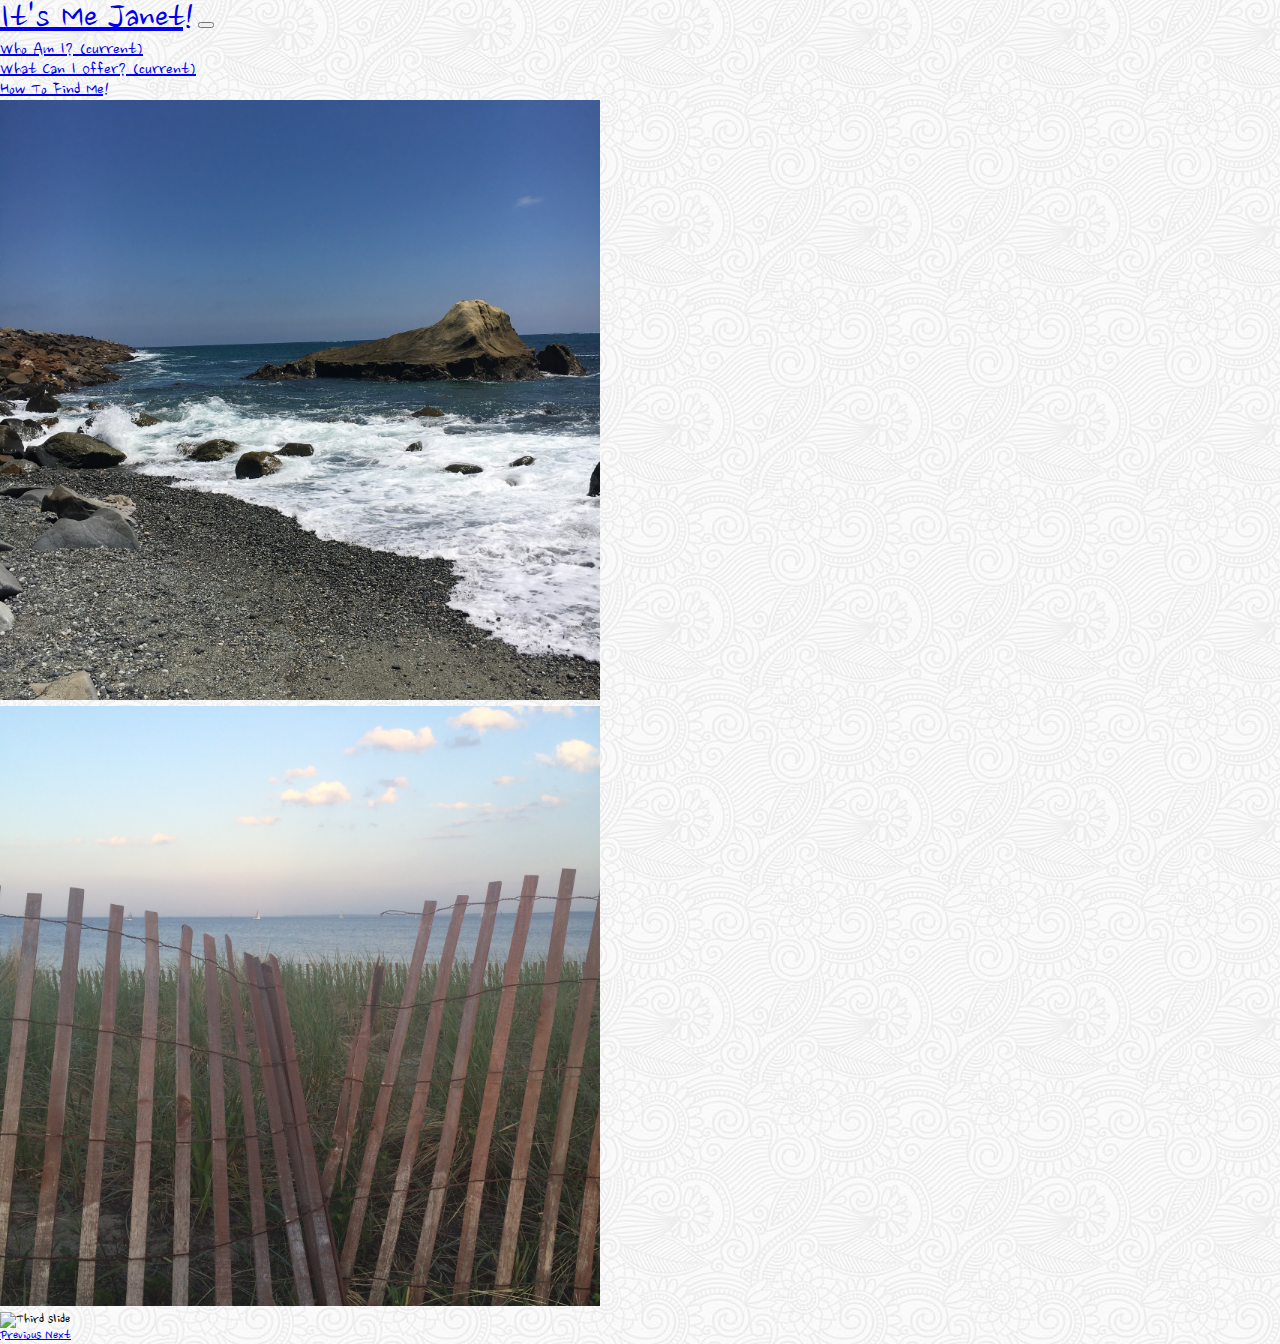
==== commit 41f15a11: "fixed images" ====
--- a/index.html
+++ b/index.html
@@ -40,13 +40,13 @@
         <div id="carouselExampleControls" class="carousel slide" data-ride="carousel">
                 <div class="carousel-inner">
                   <div class="carousel-item active">
-                    <img class="d-block w-100 cpic" src="assets/images/page1_1.jpg" alt="First slide">
+                    <img class="d-block w-100 cpic" src="assets/images/page1_1.JPG" alt="First slide">
                   </div>
                   <div class="carousel-item">
-                    <img class="d-block w-100 cpic" src="assets/images/page1_2.jpg" alt="Second slide">
+                    <img class="d-block w-100 cpic" src="assets/images/page1_2.JPG" alt="Second slide">
                   </div>
                   <div class="carousel-item">
-                    <img class="d-block w-100 cpic" src="assets/images/page1_3.jpg" alt="Third slide">
+                    <img class="d-block w-100 cpic" src="assets/images/page1_3.JPG" alt="Third slide">
                   </div>
                 </div>
                 <a class="carousel-control-prev" href="#carouselExampleControls" role="button" data-slide="prev">
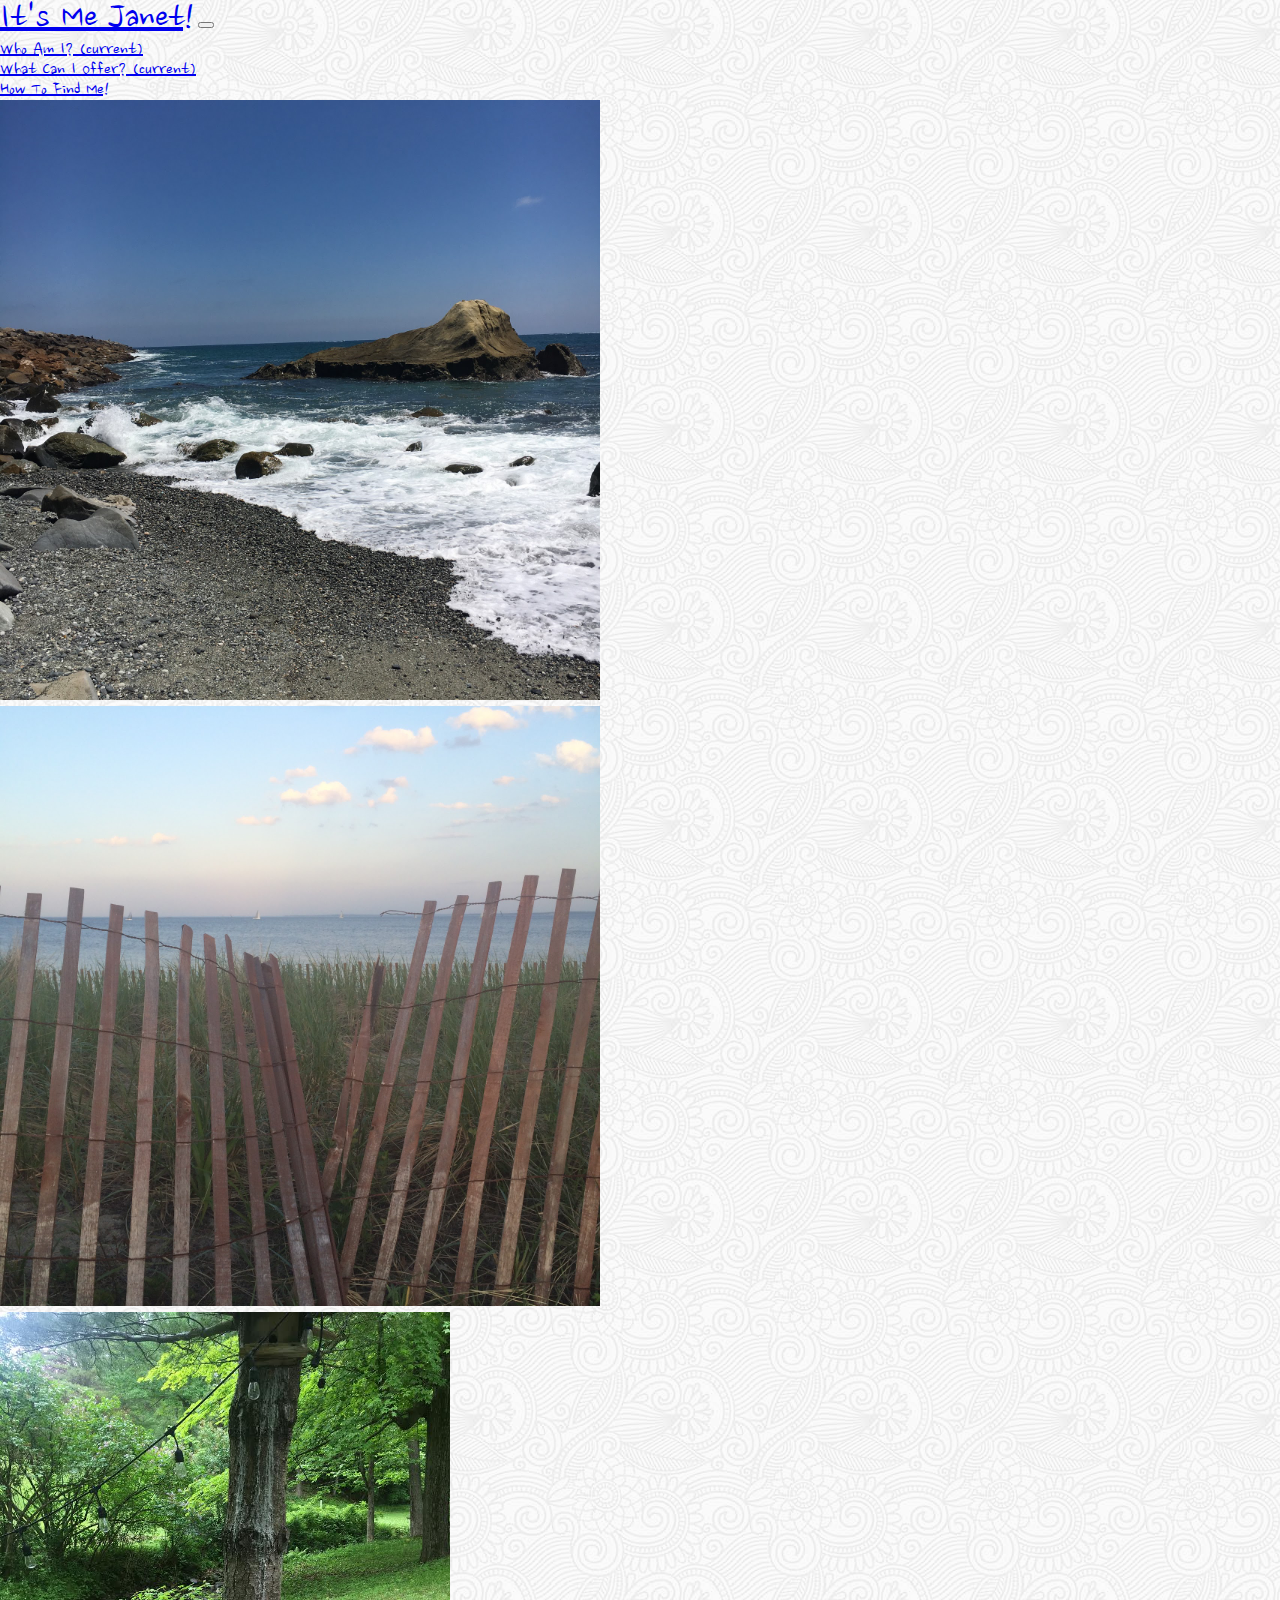
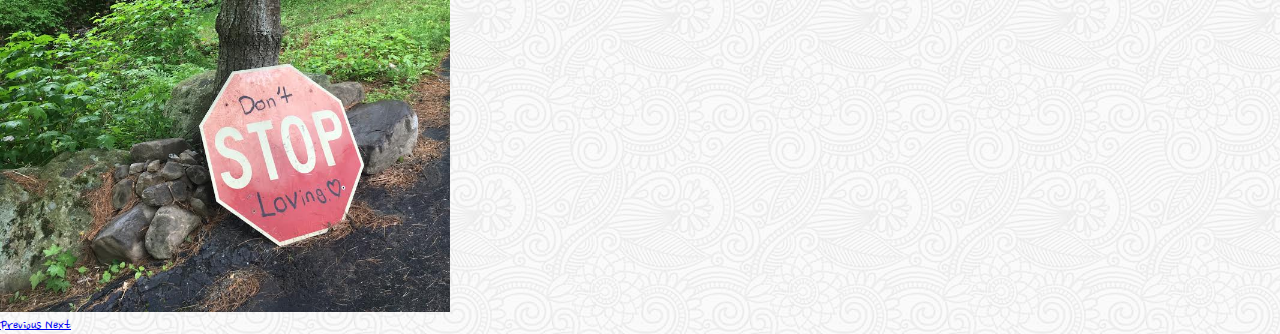
==== commit 597facd6: "more fixes" ====
--- a/index.html
+++ b/index.html
@@ -46,7 +46,7 @@
                     <img class="d-block w-100 cpic" src="assets/images/page1_2.JPG" alt="Second slide">
                   </div>
                   <div class="carousel-item">
-                    <img class="d-block w-100 cpic" src="assets/images/page1_3.JPG" alt="Third slide">
+                    <img class="d-block w-100 cpic" src="assets/images/page1_3.jpg" alt="Third slide">
                   </div>
                 </div>
                 <a class="carousel-control-prev" href="#carouselExampleControls" role="button" data-slide="prev">
